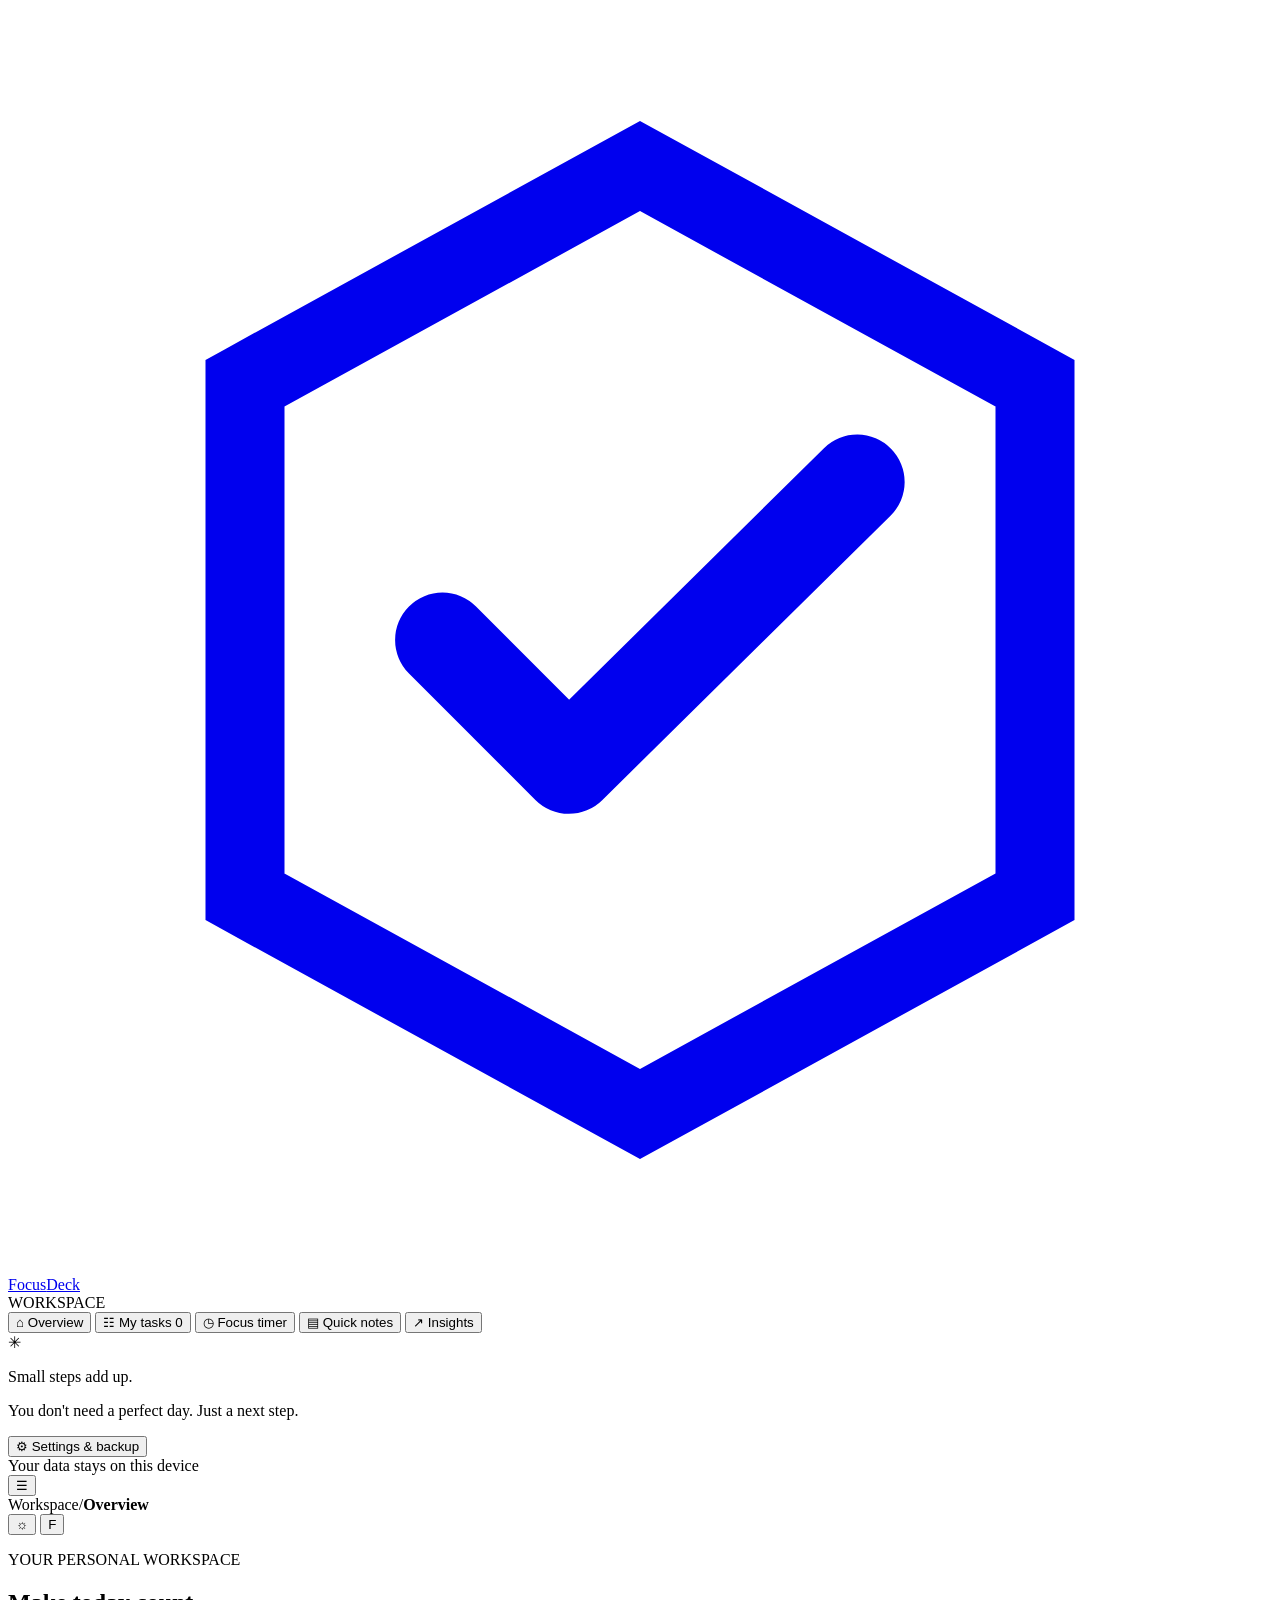
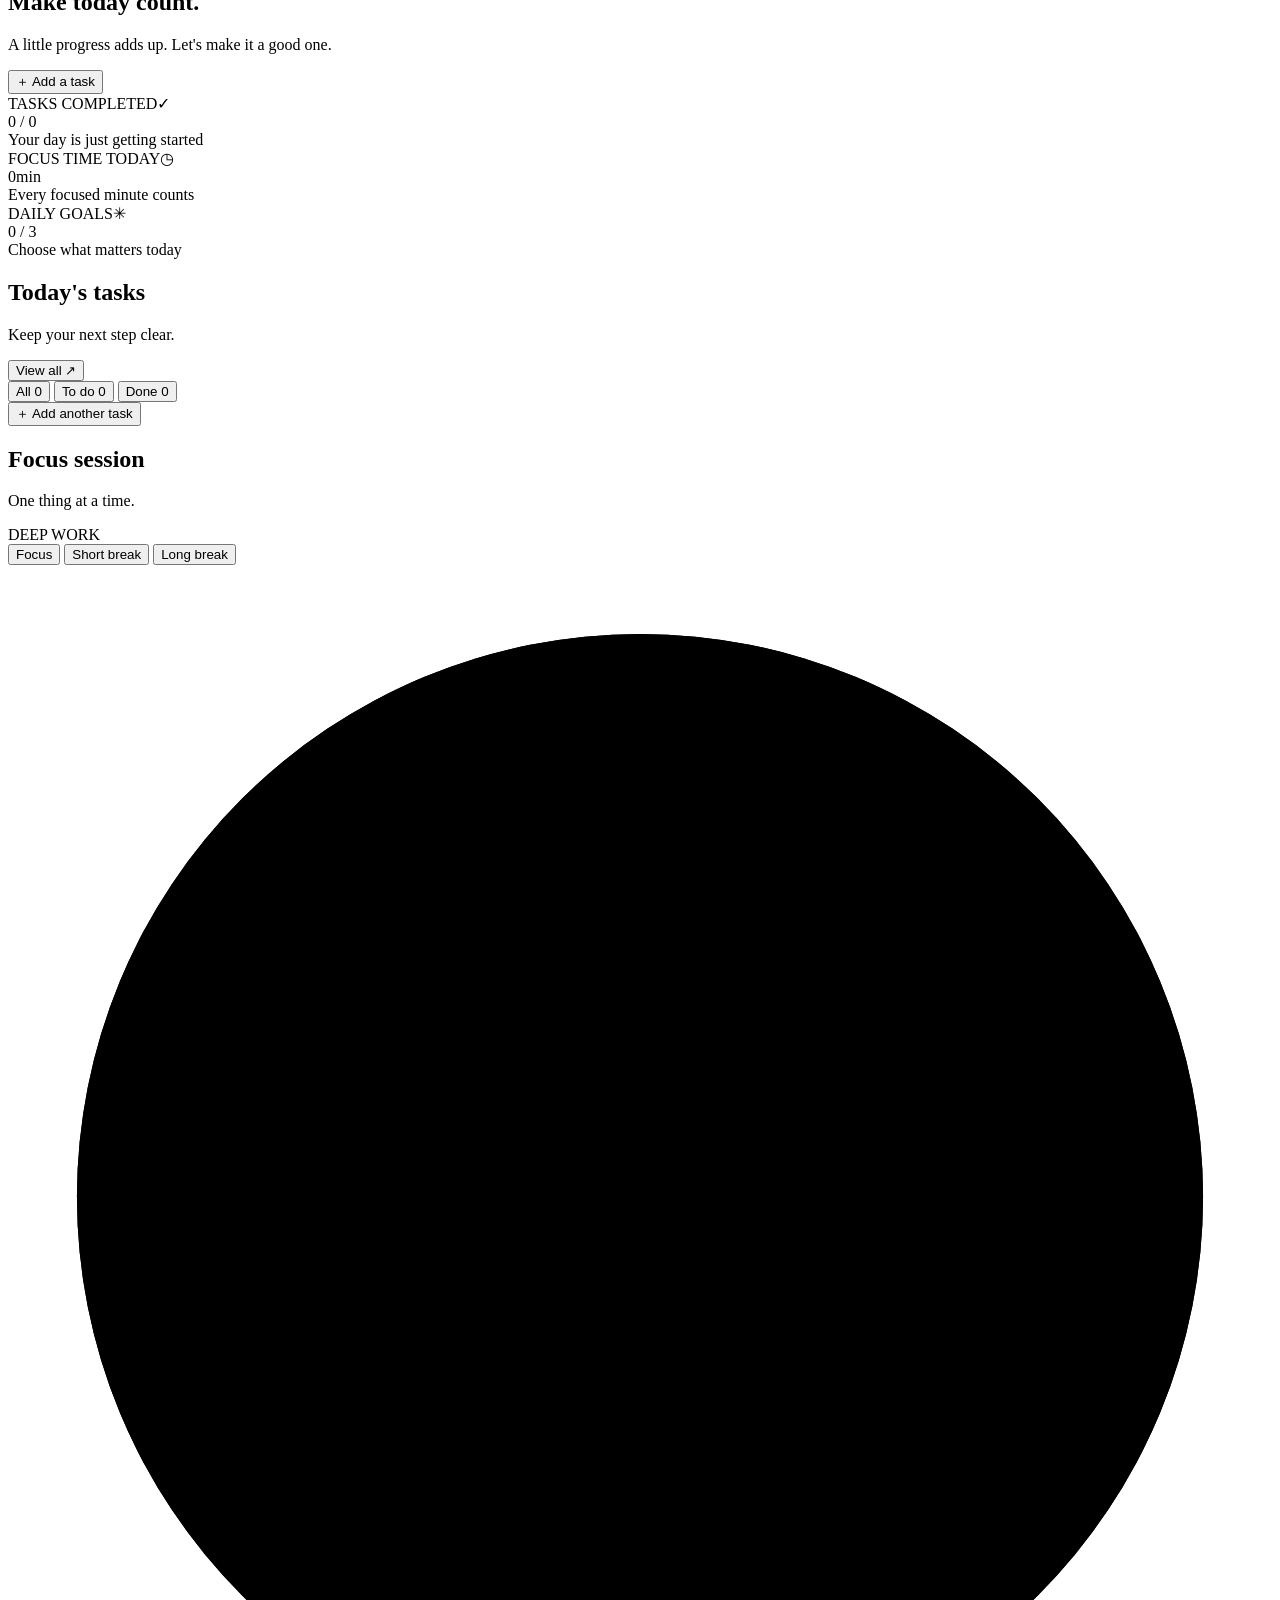
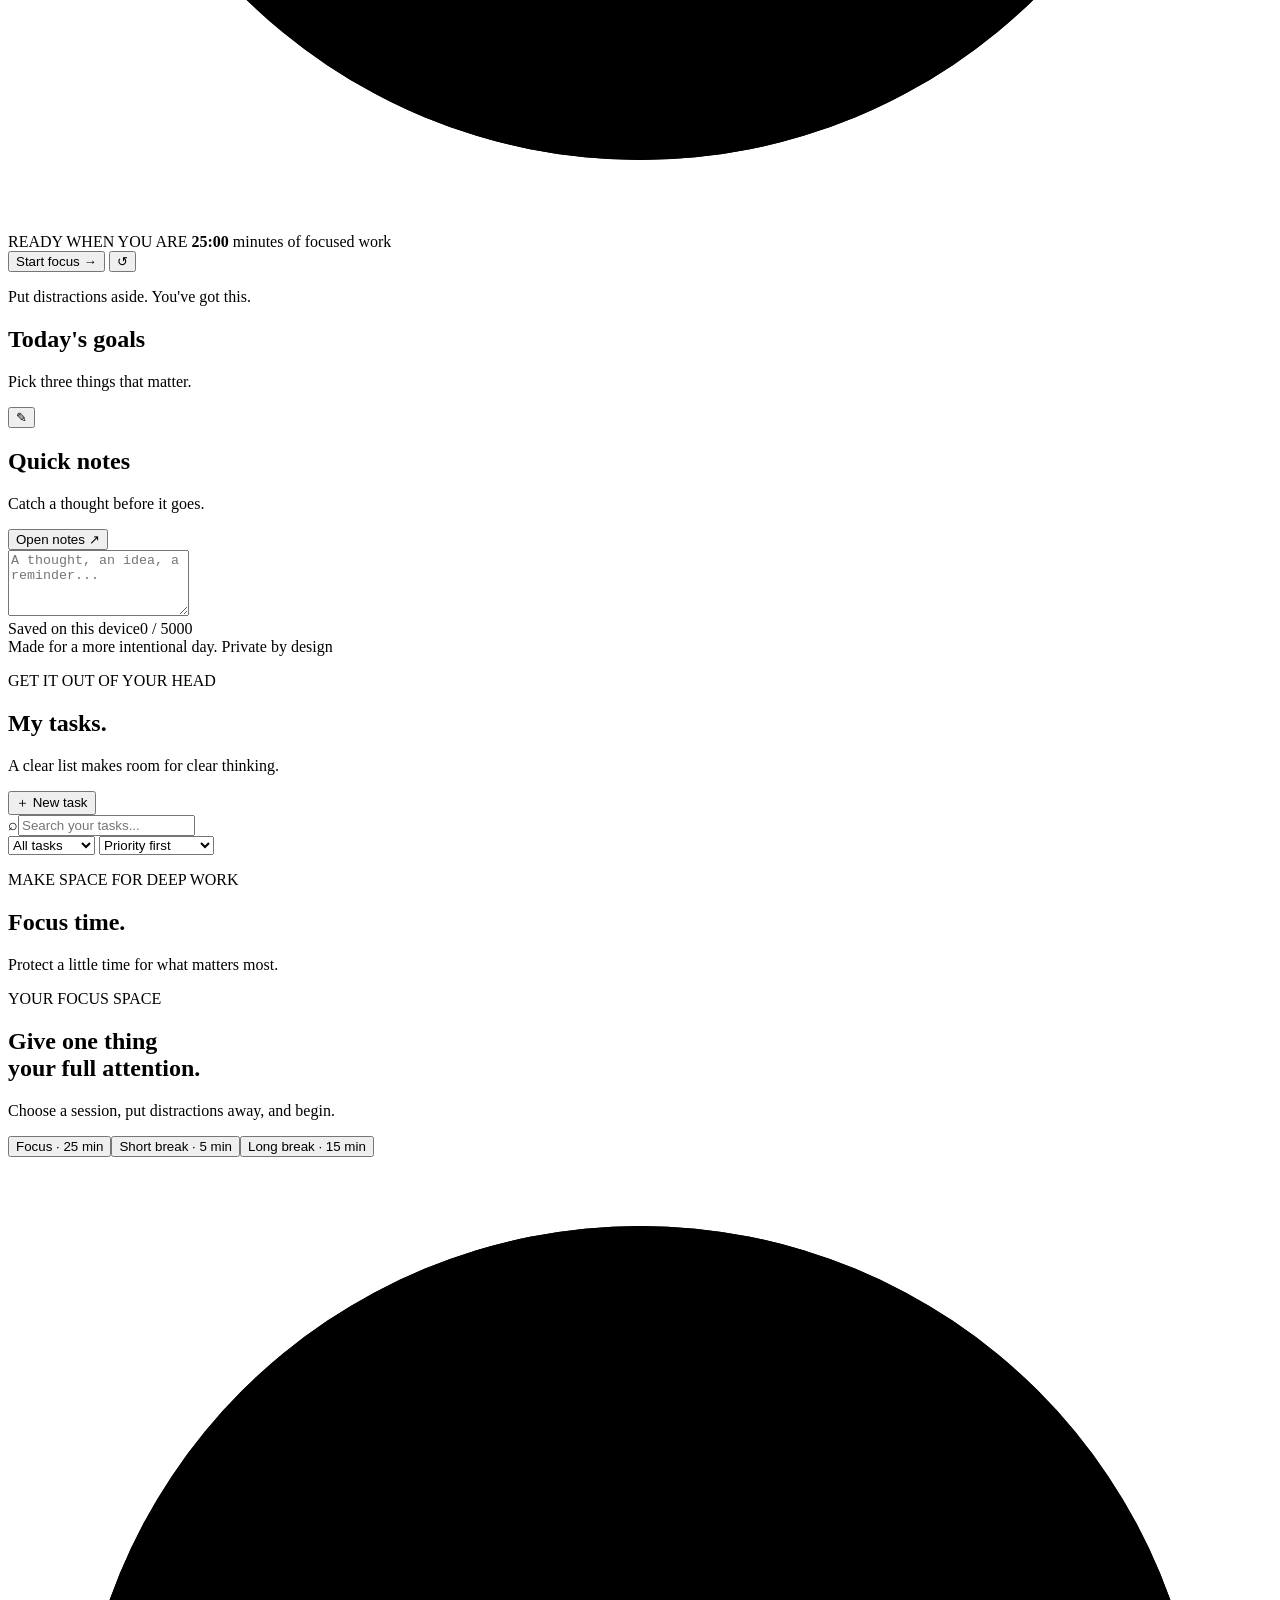
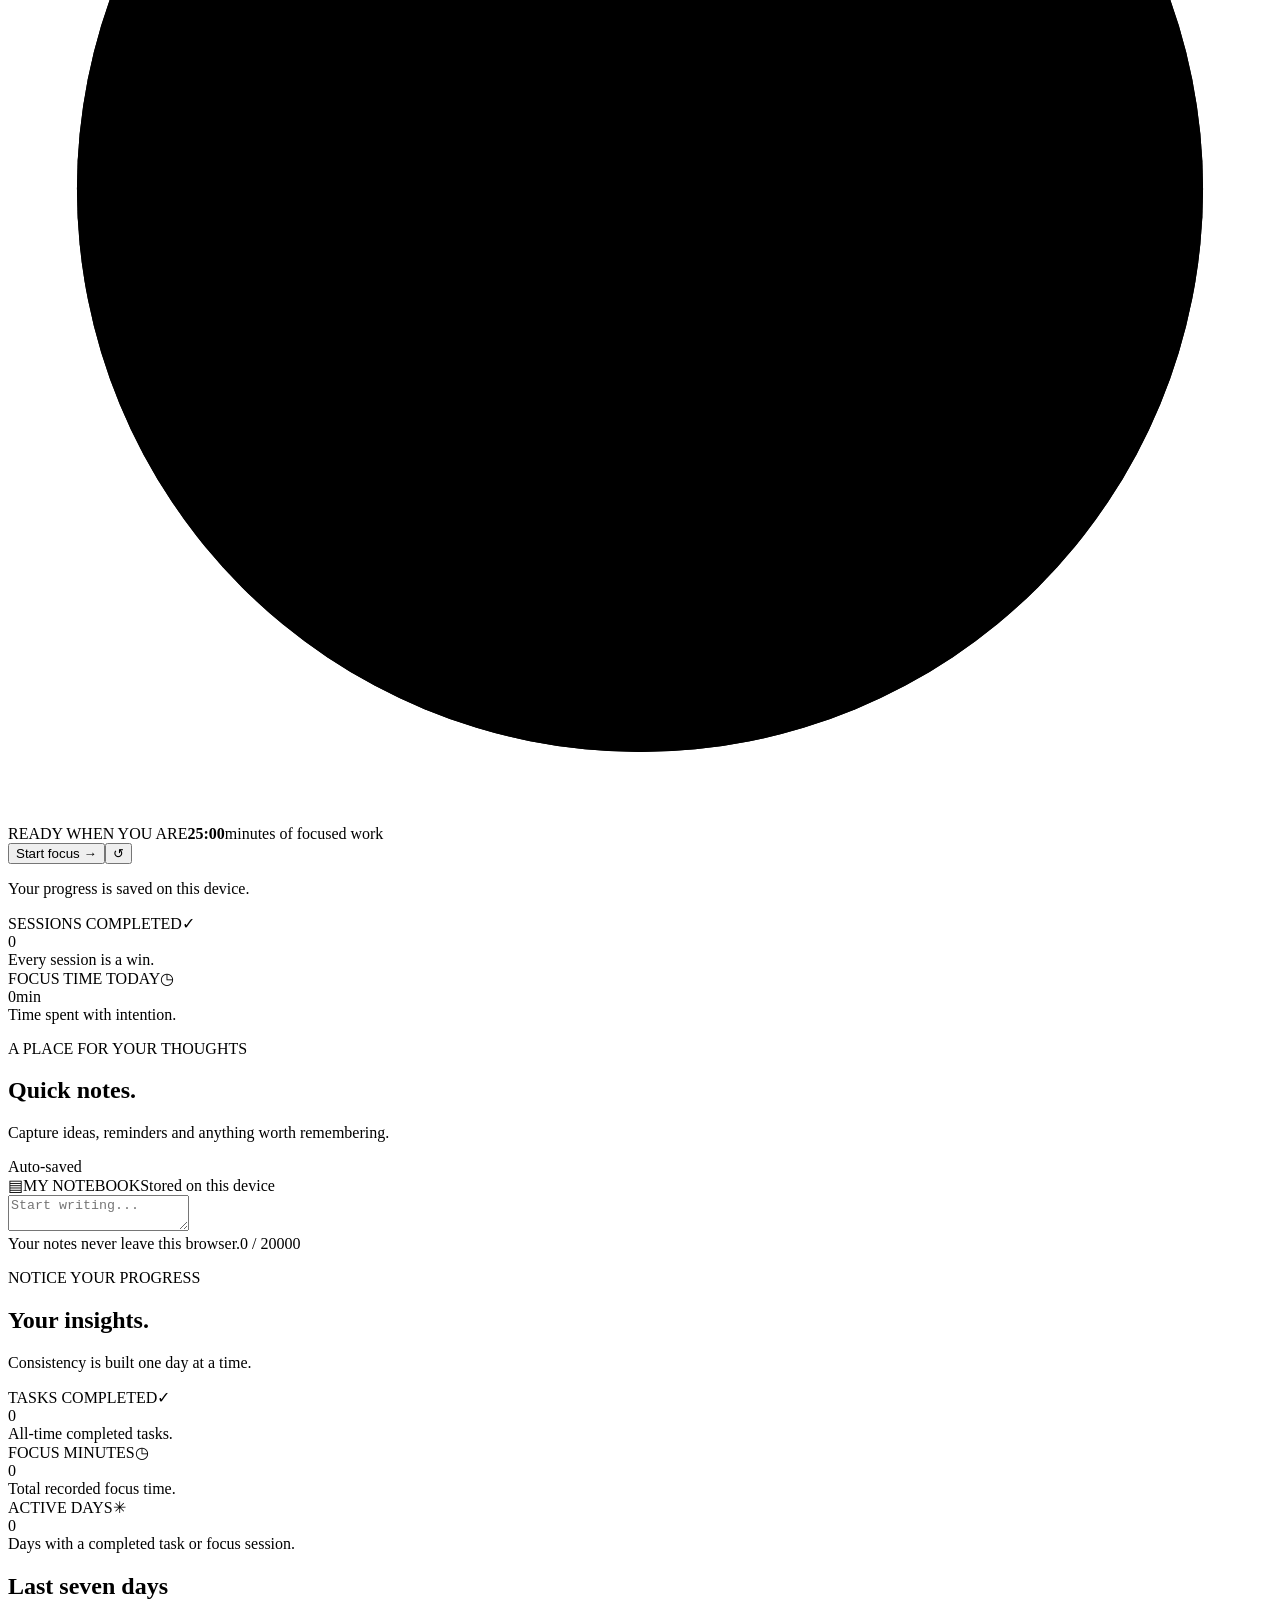
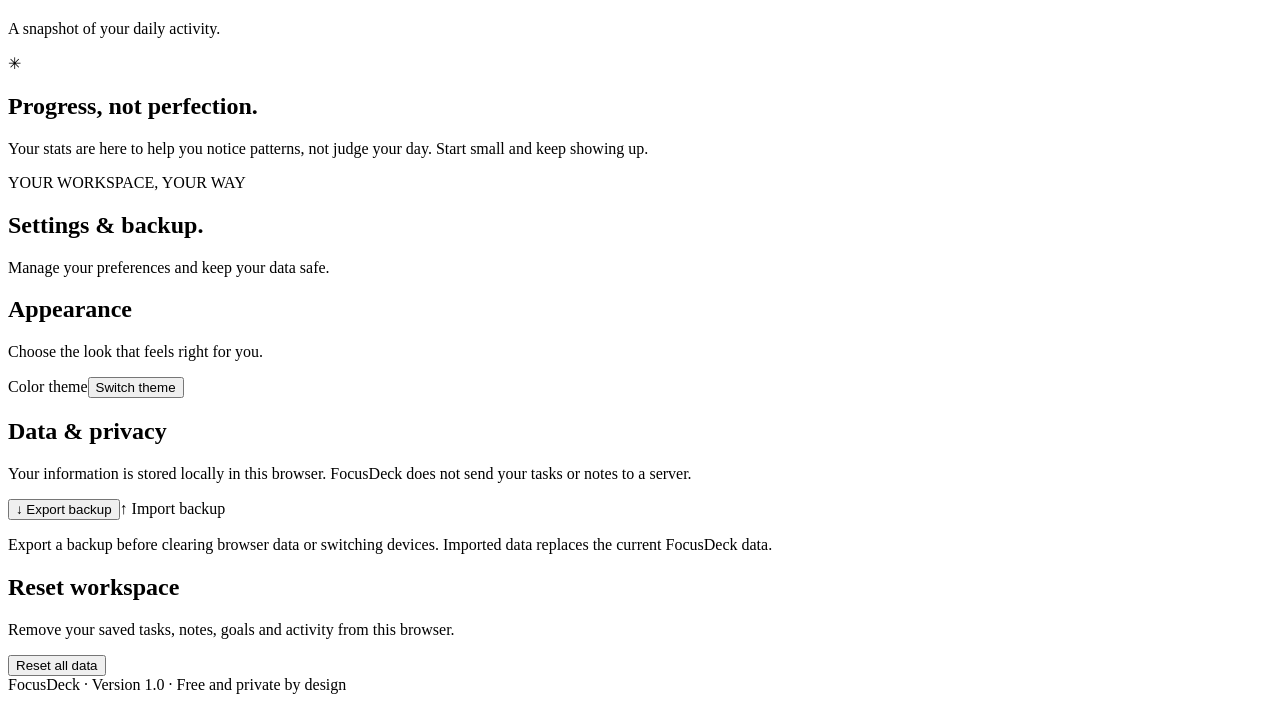
==== index.html @ 1da8b904 "Build FocusDeck planner interface" ====
<!doctype html>
<html lang="en">
<head>
  <meta charset="utf-8">
  <meta name="viewport" content="width=device-width, initial-scale=1">
  <meta name="theme-color" content="#0b0f14">
  <meta name="description" content="A calm, focused workspace for planning your day, tracking tasks, and making time for deep work. Free, private, and simple.">
  <meta name="application-name" content="FocusDeck">
  <link rel="manifest" href="./manifest.webmanifest">
  <link rel="icon" href="./assets/focusdeck-icon.svg" type="image/svg+xml">
  <link rel="stylesheet" href="./styles.css">
  <title>FocusDeck — Make today count</title>
</head>
<body>
  <div class="app-shell">
    <aside class="sidebar" id="sidebar">
      <a class="brand" href="#dashboard" aria-label="FocusDeck home">
        <span class="brand-mark" aria-hidden="true"><svg viewBox="0 0 32 32"><path d="M6 9.5 16 4l10 5.5v13L16 28 6 22.5z" fill="none" stroke="currentColor" stroke-width="2"/><path d="m11 16 3.2 3.2L21.5 12" fill="none" stroke="currentColor" stroke-width="2.4" stroke-linecap="round" stroke-linejoin="round"/></svg></span>
        <span>Focus<span class="brand-light">Deck</span></span>
      </a>
      <div class="sidebar-label">WORKSPACE</div>
      <nav class="primary-nav" aria-label="Main navigation">
        <button class="nav-item active" data-view="dashboard"><span class="nav-icon">⌂</span> Overview</button>
        <button class="nav-item" data-view="tasks"><span class="nav-icon">☷</span> My tasks <span class="nav-count" id="nav-task-count">0</span></button>
        <button class="nav-item" data-view="focus"><span class="nav-icon">◷</span> Focus timer</button>
        <button class="nav-item" data-view="notes"><span class="nav-icon">▤</span> Quick notes</button>
        <button class="nav-item" data-view="insights"><span class="nav-icon">↗</span> Insights</button>
      </nav>
      <div class="sidebar-bottom">
        <div class="sidebar-tip">
          <span class="tip-spark">✳</span>
          <p class="tip-title">Small steps add up.</p>
          <p class="tip-copy">You don't need a perfect day. Just a next step.</p>
        </div>
        <button class="nav-item" id="settings-button"><span class="nav-icon">⚙</span> Settings & backup</button>
        <div class="privacy-note"><span class="privacy-dot"></span> Your data stays on this device</div>
      </div>
    </aside>

    <main class="main-area">
      <header class="topbar">
        <button class="icon-button mobile-menu" id="mobile-menu" aria-label="Open navigation">☰</button>
        <div class="breadcrumb"><span>Workspace</span><span class="breadcrumb-slash">/</span><strong id="breadcrumb-current">Overview</strong></div>
        <div class="topbar-actions">
          <span class="today-label" id="top-date"></span>
          <button class="icon-button" id="theme-toggle" aria-label="Switch color theme" title="Switch color theme">☼</button>
          <button class="avatar" id="focus-shortcut" aria-label="Start a focus session" title="Start a focus session">F</button>
        </div>
      </header>

      <div class="content-wrap">
        <section class="view active" id="view-dashboard" data-view-panel="dashboard">
          <div class="welcome-row">
            <div>
              <p class="eyebrow" id="welcome-eyebrow">YOUR PERSONAL WORKSPACE</p>
              <h1 id="greeting-title">Make today count<span class="title-period">.</span></h1>
              <p class="subtitle" id="greeting-subtitle">A little progress adds up. Let's make it a good one.</p>
            </div>
            <button class="button button-primary" id="quick-add-task"><span class="button-plus">＋</span> Add a task</button>
          </div>

          <div class="stat-grid">
            <article class="stat-card">
              <div class="stat-top"><span class="stat-label">TASKS COMPLETED</span><span class="stat-icon cyan">✓</span></div>
              <div class="stat-value"><span id="stat-completed">0</span><span class="stat-muted"> / <span id="stat-total">0</span></span></div>
              <div class="progress-track"><div class="progress-fill" id="daily-progress-fill"></div></div>
              <div class="stat-foot"><span id="daily-progress-label">Your day is just getting started</span></div>
            </article>
            <article class="stat-card">
              <div class="stat-top"><span class="stat-label">FOCUS TIME TODAY</span><span class="stat-icon violet">◷</span></div>
              <div class="stat-value"><span id="stat-focus">0</span><span class="stat-unit">min</span></div>
              <div class="stat-foot"><span class="status-dot"></span><span id="focus-stat-caption">Every focused minute counts</span></div>
            </article>
            <article class="stat-card">
              <div class="stat-top"><span class="stat-label">DAILY GOALS</span><span class="stat-icon amber">✳</span></div>
              <div class="stat-value"><span id="stat-goals">0</span><span class="stat-muted"> / <span id="stat-goals-total">3</span></span></div>
              <div class="stat-foot"><span id="goal-stat-caption">Choose what matters today</span></div>
            </article>
          </div>

          <div class="dashboard-grid">
            <section class="panel tasks-panel">
              <div class="panel-heading">
                <div><h2>Today's tasks</h2><p class="panel-subtitle">Keep your next step clear.</p></div>
                <button class="text-button" data-open-view="tasks">View all <span>↗</span></button>
              </div>
              <div class="task-filter-row" role="group" aria-label="Filter today's tasks">
                <button class="filter-chip active" data-task-filter="all">All <span id="filter-all-count">0</span></button>
                <button class="filter-chip" data-task-filter="open">To do <span id="filter-open-count">0</span></button>
                <button class="filter-chip" data-task-filter="done">Done <span id="filter-done-count">0</span></button>
              </div>
              <div class="task-list" id="dashboard-task-list"></div>
              <button class="add-task-inline" id="inline-add-task"><span>＋</span> Add another task</button>
            </section>

            <section class="panel focus-panel">
              <div class="panel-heading">
                <div><h2>Focus session</h2><p class="panel-subtitle">One thing at a time.</p></div>
                <span class="live-pill"><span></span> DEEP WORK</span>
              </div>
              <div class="timer-mode-switch" role="group" aria-label="Timer preset">
                <button class="timer-mode active" data-duration="25">Focus</button>
                <button class="timer-mode" data-duration="5">Short break</button>
                <button class="timer-mode" data-duration="15">Long break</button>
              </div>
              <div class="timer-wrap">
                <svg class="timer-ring" viewBox="0 0 220 220" aria-label="Focus timer progress">
                  <circle class="timer-ring-track" cx="110" cy="110" r="98"></circle>
                  <circle class="timer-ring-progress" id="timer-ring-progress" cx="110" cy="110" r="98"></circle>
                </svg>
                <div class="timer-center">
                  <span class="timer-status" id="timer-status">READY WHEN YOU ARE</span>
                  <strong id="timer-display">25:00</strong>
                  <span class="timer-caption" id="timer-caption">minutes of focused work</span>
                </div>
              </div>
              <div class="timer-controls">
                <button class="button button-primary timer-main-button" id="timer-start">Start focus <span>→</span></button>
                <button class="icon-button timer-reset" id="timer-reset" aria-label="Reset timer" title="Reset timer">↺</button>
              </div>
              <p class="timer-footnote" id="timer-footnote">Put distractions aside. You've got this.</p>
            </section>
          </div>

          <div class="lower-grid">
            <section class="panel goals-panel">
              <div class="panel-heading">
                <div><h2>Today's goals</h2><p class="panel-subtitle">Pick three things that matter.</p></div>
                <button class="icon-button small-icon" id="edit-goals" aria-label="Edit daily goals" title="Edit goals">✎</button>
              </div>
              <div class="goals-list" id="goals-list"></div>
            </section>
            <section class="panel notes-panel">
              <div class="panel-heading">
                <div><h2>Quick notes</h2><p class="panel-subtitle">Catch a thought before it goes.</p></div>
                <button class="text-button" data-open-view="notes">Open notes <span>↗</span></button>
              </div>
              <textarea id="dashboard-note" class="quick-note-input" rows="4" maxlength="5000" placeholder="A thought, an idea, a reminder..."></textarea>
              <div class="note-footer"><span id="note-save-state">Saved on this device</span><span id="note-character-count">0 / 5000</span></div>
            </section>
          </div>
          <footer class="page-footer"><span>Made for a more intentional day.</span><span><span class="footer-dot"></span> Private by design</span></footer>
        </section>

        <section class="view" id="view-tasks" data-view-panel="tasks">
          <div class="page-heading-row"><div><p class="eyebrow">GET IT OUT OF YOUR HEAD</p><h1>My tasks<span class="title-period">.</span></h1><p class="subtitle">A clear list makes room for clear thinking.</p></div><button class="button button-primary" id="tasks-add-button">＋ New task</button></div>
          <section class="panel full-panel">
            <div class="tasks-toolbar">
              <div class="search-field"><span>⌕</span><input type="search" id="task-search" placeholder="Search your tasks..." aria-label="Search tasks"></div>
              <select id="task-status-filter" aria-label="Filter by status"><option value="all">All tasks</option><option value="open">To do</option><option value="done">Completed</option></select>
              <select id="task-sort" aria-label="Sort tasks"><option value="priority">Priority first</option><option value="date">Due date</option><option value="created">Recently added</option></select>
            </div>
            <div class="full-task-list" id="full-task-list"></div>
          </section>
        </section>

        <section class="view" id="view-focus" data-view-panel="focus">
          <div class="page-heading-row"><div><p class="eyebrow">MAKE SPACE FOR DEEP WORK</p><h1>Focus time<span class="title-period">.</span></h1><p class="subtitle">Protect a little time for what matters most.</p></div></div>
          <section class="panel focus-page-panel">
            <div class="focus-page-copy"><span class="live-pill"><span></span> YOUR FOCUS SPACE</span><h2>Give one thing<br>your full attention.</h2><p>Choose a session, put distractions away, and begin.</p></div>
            <div class="focus-page-timer">
              <div class="timer-mode-switch large" role="group" aria-label="Timer preset"><button class="timer-mode active" data-duration="25">Focus · 25 min</button><button class="timer-mode" data-duration="5">Short break · 5 min</button><button class="timer-mode" data-duration="15">Long break · 15 min</button></div>
              <div class="timer-wrap large-ring"><svg class="timer-ring" viewBox="0 0 220 220" aria-hidden="true"><circle class="timer-ring-track" cx="110" cy="110" r="98"></circle><circle class="timer-ring-progress" id="timer-ring-progress-large" cx="110" cy="110" r="98"></circle></svg><div class="timer-center"><span class="timer-status" id="timer-status-large">READY WHEN YOU ARE</span><strong id="timer-display-large">25:00</strong><span class="timer-caption" id="timer-caption-large">minutes of focused work</span></div></div>
              <div class="timer-controls"><button class="button button-primary timer-main-button" id="timer-start-large">Start focus <span>→</span></button><button class="icon-button timer-reset" id="timer-reset-large" aria-label="Reset timer">↺</button></div>
              <p class="timer-footnote" id="timer-footnote-large">Your progress is saved on this device.</p>
            </div>
          </section>
          <div class="stat-grid focus-stats"><article class="stat-card"><div class="stat-top"><span class="stat-label">SESSIONS COMPLETED</span><span class="stat-icon cyan">✓</span></div><div class="stat-value" id="focus-sessions-total">0</div><div class="stat-foot">Every session is a win.</div></article><article class="stat-card"><div class="stat-top"><span class="stat-label">FOCUS TIME TODAY</span><span class="stat-icon violet">◷</span></div><div class="stat-value"><span id="focus-page-minutes">0</span><span class="stat-unit">min</span></div><div class="stat-foot">Time spent with intention.</div></article></div>
        </section>

        <section class="view" id="view-notes" data-view-panel="notes">
          <div class="page-heading-row"><div><p class="eyebrow">A PLACE FOR YOUR THOUGHTS</p><h1>Quick notes<span class="title-period">.</span></h1><p class="subtitle">Capture ideas, reminders and anything worth remembering.</p></div><span class="saved-badge"><span></span> Auto-saved</span></div>
          <section class="panel notes-page-panel"><div class="notes-page-toolbar"><span class="note-paper-icon">▤</span><span>MY NOTEBOOK</span><span class="toolbar-spacer"></span><span id="notes-last-saved">Stored on this device</span></div><textarea id="full-note" class="full-note-input" maxlength="20000" placeholder="Start writing...&#10;&#10;Ideas, reminders, plans — this space is yours."></textarea><div class="note-footer"><span>Your notes never leave this browser.</span><span id="full-note-count">0 / 20000</span></div></section>
        </section>

        <section class="view" id="view-insights" data-view-panel="insights">
          <div class="page-heading-row"><div><p class="eyebrow">NOTICE YOUR PROGRESS</p><h1>Your insights<span class="title-period">.</span></h1><p class="subtitle">Consistency is built one day at a time.</p></div></div>
          <div class="stat-grid insight-stat-grid"><article class="stat-card"><div class="stat-top"><span class="stat-label">TASKS COMPLETED</span><span class="stat-icon cyan">✓</span></div><div class="stat-value" id="insight-tasks">0</div><div class="stat-foot">All-time completed tasks.</div></article><article class="stat-card"><div class="stat-top"><span class="stat-label">FOCUS MINUTES</span><span class="stat-icon violet">◷</span></div><div class="stat-value" id="insight-focus">0</div><div class="stat-foot">Total recorded focus time.</div></article><article class="stat-card"><div class="stat-top"><span class="stat-label">ACTIVE DAYS</span><span class="stat-icon amber">✳</span></div><div class="stat-value" id="insight-days">0</div><div class="stat-foot">Days with a completed task or focus session.</div></article></div>
          <section class="panel activity-panel"><div class="panel-heading"><div><h2>Last seven days</h2><p class="panel-subtitle">A snapshot of your daily activity.</p></div></div><div class="activity-chart" id="activity-chart"></div></section>
          <section class="panel insight-message"><span class="insight-spark">✳</span><div><h2>Progress, not perfection.</h2><p>Your stats are here to help you notice patterns, not judge your day. Start small and keep showing up.</p></div></section>
        </section>

        <section class="view" id="view-settings" data-view-panel="settings">
          <div class="page-heading-row"><div><p class="eyebrow">YOUR WORKSPACE, YOUR WAY</p><h1>Settings & backup<span class="title-period">.</span></h1><p class="subtitle">Manage your preferences and keep your data safe.</p></div></div>
          <section class="panel settings-panel"><div class="settings-section"><div><h2>Appearance</h2><p>Choose the look that feels right for you.</p></div><div class="setting-control"><span>Color theme</span><button class="button button-secondary" id="settings-theme-toggle">Switch theme</button></div></div><div class="settings-section"><div><h2>Data & privacy</h2><p>Your information is stored locally in this browser. FocusDeck does not send your tasks or notes to a server.</p></div><div class="settings-actions"><button class="button button-secondary" id="export-data">↓ Export backup</button><label class="button button-secondary file-label">↑ Import backup<input type="file" id="import-data" accept="application/json,.json" hidden></label></div><p class="settings-help">Export a backup before clearing browser data or switching devices. Imported data replaces the current FocusDeck data.</p></div><div class="settings-section danger-zone"><div><h2>Reset workspace</h2><p>Remove your saved tasks, notes, goals and activity from this browser.</p></div><button class="button button-danger" id="reset-data">Reset all data</button></div><div class="settings-version">FocusDeck · Version 1.0 · Free and private by design</div></section>
        </section>
      </div>
    </main>
  </div>

  <div class="modal-backdrop" id="task-modal-backdrop" hidden>
    <section class="modal" role="dialog" aria-modal="true" aria-labelledby="task-modal-title">
      <div class="modal-header"><div><p class="eyebrow">MAKE IT HAPPEN</p><h2 id="task-modal-title">Add a task</h2></div><button class="icon-button" id="task-modal-close" aria-label="Close dialog">×</button></div>
      <form id="task-form">
        <input type="hidden" id="task-id">
        <label class="form-label" for="task-title">Task name</label><input class="form-input" id="task-title" name="title" maxlength="180" placeholder="What needs to get done?" required>
        <div class="form-two-col"><div><label class="form-label" for="task-priority">Priority</label><select class="form-input" id="task-priority"><option value="medium">Medium</option><option value="high">High</option><option value="low">Low</option></select></div><div><label class="form-label" for="task-category">Category</label><select class="form-input" id="task-category"><option>Personal</option><option>Work</option><option>Study</option><option>Health</option><option>Other</option></select></div></div>
        <label class="form-label" for="task-due-date">Due date</label><input class="form-input" type="date" id="task-due-date">
        <div class="modal-actions"><button type="button" class="button button-secondary" id="task-cancel">Cancel</button><button type="submit" class="button button-primary" id="task-save">Save task <span>→</span></button></div>
      </form>
    </section>
  </div>
  <div class="toast-region" id="toast-region" aria-live="polite" aria-atomic="true"></div>
  <script src="./app.js" defer></script>
</body>
</html>
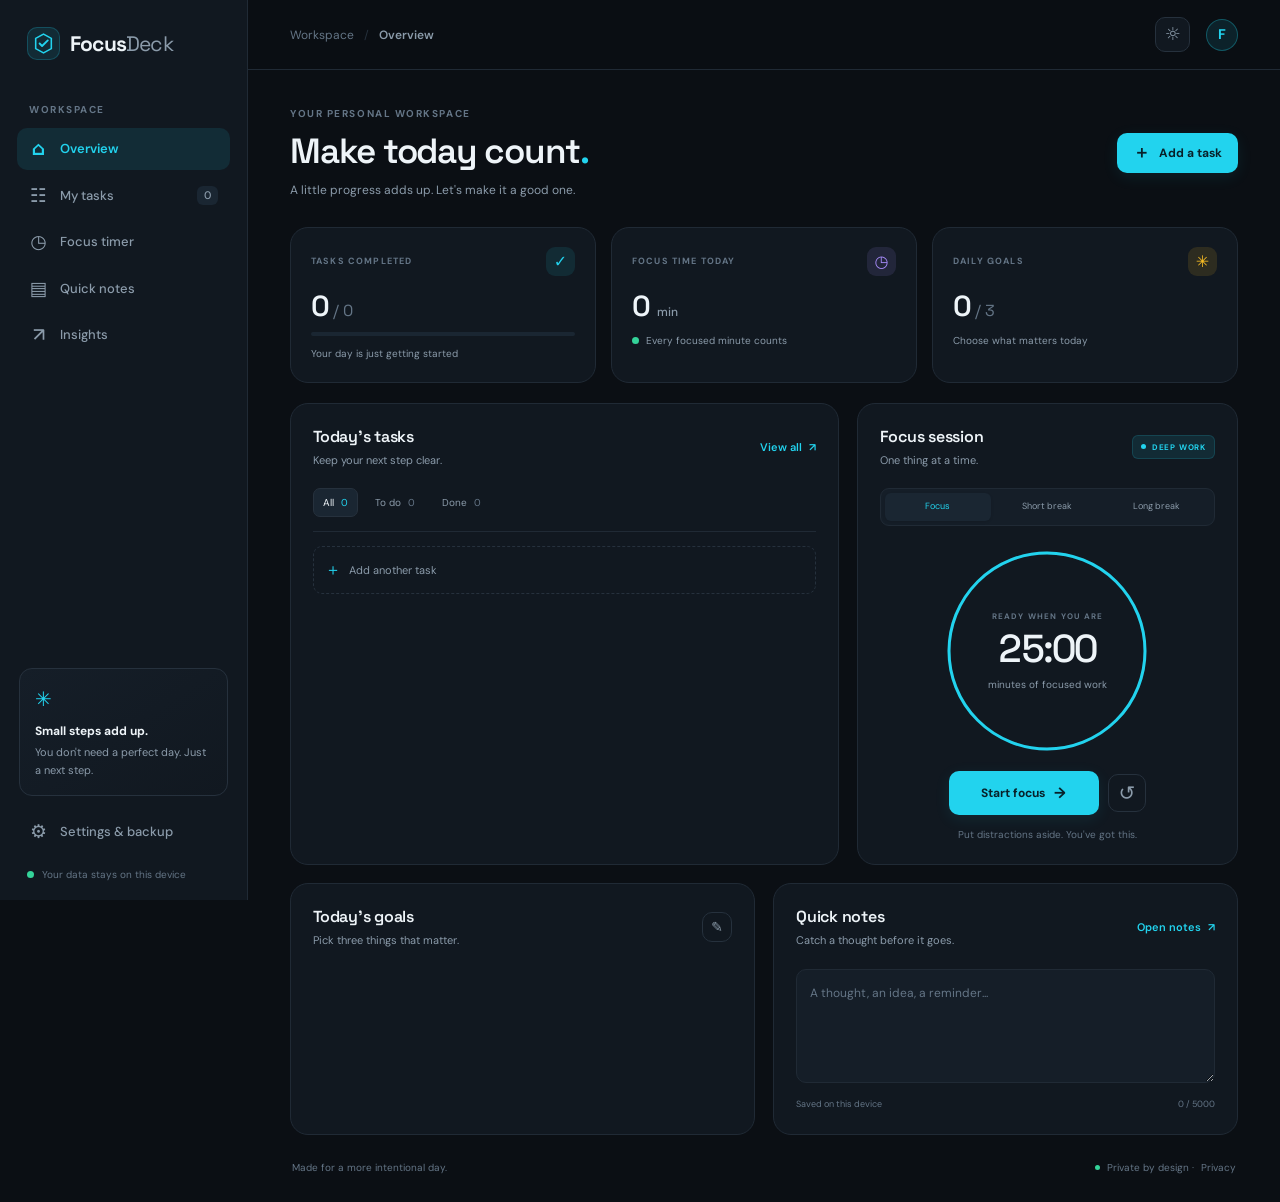
==== commit 5b501611: "Link privacy notice from dashboard footer" ====
--- a/index.html
+++ b/index.html
@@ -139,7 +139,7 @@
               <div class="note-footer"><span id="note-save-state">Saved on this device</span><span id="note-character-count">0 / 5000</span></div>
             </section>
           </div>
-          <footer class="page-footer"><span>Made for a more intentional day.</span><span><span class="footer-dot"></span> Private by design</span></footer>
+          <footer class="page-footer"><span>Made for a more intentional day.</span><span><span class="footer-dot"></span> Private by design · <a href="./privacy.html">Privacy</a></span></footer>
         </section>
 
         <section class="view" id="view-tasks" data-view-panel="tasks">
--- a/styles.css
+++ b/styles.css
@@ -0,0 +1,10 @@
+@import url('https://fonts.googleapis.com/css2?family=DM+Sans:wght@400;500;600;700&family=Space+Grotesk:wght@400;500;600;700&display=swap');
+:root{color-scheme:dark;--bg:#0b0f14;--surface:#111820;--surface-2:#151e28;--surface-3:#1a2632;--border:#26313d;--border-soft:#202a35;--text:#eef4f8;--muted:#8b9baa;--subtle:#647586;--cyan:#22d3ee;--cyan-strong:#06b6d4;--cyan-wash:rgba(34,211,238,.10);--green:#34d399;--amber:#fbbf24;--violet:#a78bfa;--red:#fb7185;--shadow:0 18px 50px rgba(0,0,0,.22);--radius:18px;--font:'DM Sans',system-ui,-apple-system,sans-serif;--display:'Space Grotesk','DM Sans',sans-serif}
+:root[data-theme="light"]{color-scheme:light;--bg:#f4f7fa;--surface:#fff;--surface-2:#f8fafc;--surface-3:#edf3f7;--border:#dce5ec;--border-soft:#e6edf2;--text:#182431;--muted:#637383;--subtle:#8b99a6;--cyan:#0891b2;--cyan-strong:#0891b2;--cyan-wash:rgba(8,145,178,.09);--green:#059669;--amber:#b7791f;--violet:#7c3aed;--red:#e11d48;--shadow:0 18px 50px rgba(35,52,68,.08)}
+*{box-sizing:border-box}html{min-height:100%;scroll-behavior:smooth}body{margin:0;background:var(--bg);color:var(--text);font-family:var(--font);font-size:14px;line-height:1.5;-webkit-font-smoothing:antialiased}button,input,textarea,select{font:inherit}button{cursor:pointer}button:focus-visible,input:focus-visible,textarea:focus-visible,select:focus-visible{outline:2px solid var(--cyan);outline-offset:3px}button:disabled{opacity:.45;cursor:not-allowed}a{color:inherit;text-decoration:none}.app-shell{min-height:100vh}.sidebar{width:248px;position:fixed;inset:0 auto 0 0;background:var(--surface);border-right:1px solid var(--border-soft);display:flex;flex-direction:column;padding:27px 17px 18px;z-index:30}.brand{display:flex;align-items:center;gap:10px;padding:0 10px;margin-bottom:42px;font:700 21px var(--display);letter-spacing:-.8px}.brand-mark{width:33px;height:33px;display:grid;place-items:center;background:var(--cyan-wash);color:var(--cyan);border:1px solid rgba(34,211,238,.22);border-radius:10px}.brand-mark svg{width:25px;height:25px}.brand-light{font-weight:400;color:var(--muted)}.sidebar-label,.eyebrow{font-size:10px;letter-spacing:1.55px;font-weight:700;color:var(--subtle)}.sidebar-label{padding:0 12px;margin-bottom:11px}.primary-nav{display:grid;gap:5px}.nav-item{border:0;background:transparent;color:var(--muted);display:flex;align-items:center;gap:12px;width:100%;text-align:left;padding:11px 12px;border-radius:10px;font-size:13px;font-weight:500;transition:background .18s,color .18s}.nav-item:hover{background:var(--surface-2);color:var(--text)}.nav-item.active{background:var(--cyan-wash);color:var(--cyan);font-weight:600}.nav-icon{width:19px;text-align:center;font-size:19px;line-height:1}.nav-count{margin-left:auto;background:var(--surface-3);border-radius:6px;padding:1px 7px;font-size:11px;color:var(--muted)}.nav-item.active .nav-count{background:rgba(34,211,238,.12);color:var(--cyan)}.sidebar-bottom{margin-top:auto}.sidebar-tip{background:linear-gradient(145deg,var(--surface-2),var(--surface));border:1px solid var(--border);border-radius:13px;padding:15px;margin:0 2px 15px}.tip-spark{font-size:20px;color:var(--cyan)}.tip-title{font-size:12px;font-weight:700;margin:8px 0 3px}.tip-copy{font-size:11px;color:var(--muted);line-height:1.65;margin:0}.privacy-note{display:flex;align-items:center;gap:8px;font-size:10px;color:var(--subtle);padding:15px 10px 0}.privacy-dot,.status-dot,.footer-dot{width:7px;height:7px;border-radius:50%;background:var(--green);display:inline-block;flex-shrink:0}.main-area{margin-left:248px;min-height:100vh}.topbar{height:70px;border-bottom:1px solid var(--border-soft);display:flex;align-items:center;justify-content:space-between;padding:0 42px;background:color-mix(in srgb,var(--bg) 88%,transparent);position:sticky;top:0;z-index:20;backdrop-filter:blur(16px)}.breadcrumb{display:flex;align-items:center;gap:10px;color:var(--subtle);font-size:12px}.breadcrumb-slash{color:var(--border)}.breadcrumb strong{color:var(--muted);font-weight:600}.topbar-actions{display:flex;align-items:center;gap:16px}.today-label{font-size:11px;color:var(--muted)}.icon-button{width:35px;height:35px;display:inline-grid;place-items:center;border:1px solid var(--border);border-radius:10px;background:var(--surface);color:var(--muted);font-size:18px;transition:.18s}.icon-button:hover{color:var(--cyan);border-color:var(--cyan-strong);background:var(--cyan-wash)}.avatar{width:32px;height:32px;border:1px solid rgba(34,211,238,.3);border-radius:50%;background:var(--cyan-wash);color:var(--cyan);font-weight:700}.mobile-menu{display:none}.content-wrap{max-width:1510px;padding:36px 42px 22px;margin:0 auto}.view{display:none;animation:appear .2s ease}.view.active{display:block}@keyframes appear{from{opacity:.5;transform:translateY(3px)}to{opacity:1;transform:translateY(0)}}.welcome-row,.page-heading-row{display:flex;align-items:center;justify-content:space-between;gap:20px;margin-bottom:28px}.eyebrow{margin:0 0 9px}.welcome-row h1,.page-heading-row h1{font:600 clamp(27px,3vw,35px)/1.2 var(--display);letter-spacing:-1.25px;margin:0}.title-period{color:var(--cyan)}.subtitle{color:var(--muted);font-size:12px;margin:9px 0 0}.button{display:inline-flex;align-items:center;justify-content:center;gap:9px;border:1px solid transparent;border-radius:10px;padding:10px 15px;font-size:12px;font-weight:700;white-space:nowrap;transition:transform .15s,background .15s,border-color .15s}.button:active{transform:translateY(1px)}.button-primary{background:var(--cyan);color:#08212a;box-shadow:0 4px 16px rgba(34,211,238,.09)}.button-primary:hover{background:#67e8f9}.button-secondary{background:var(--surface-2);border-color:var(--border);color:var(--text)}.button-secondary:hover{border-color:var(--cyan-strong);color:var(--cyan)}.button-danger{background:rgba(251,113,133,.09);border-color:rgba(251,113,133,.25);color:var(--red)}.button-plus{font-size:17px;line-height:1}.stat-grid{display:grid;grid-template-columns:repeat(3,minmax(0,1fr));gap:15px;margin-bottom:20px}.stat-card,.panel{background:var(--surface);border:1px solid var(--border-soft);border-radius:var(--radius)}.stat-card{padding:19px 20px;min-width:0}.stat-top{display:flex;align-items:center;justify-content:space-between;gap:10px}.stat-label{font-size:9px;letter-spacing:1.15px;font-weight:700;color:var(--subtle)}.stat-icon{width:29px;height:29px;display:grid;place-items:center;border-radius:9px;font-size:16px}.stat-icon.cyan{background:var(--cyan-wash);color:var(--cyan)}.stat-icon.violet{background:rgba(167,139,250,.12);color:var(--violet)}.stat-icon.amber{background:rgba(251,191,36,.12);color:var(--amber)}.stat-value{font:600 29px/1.3 var(--display);letter-spacing:-.8px;margin:11px 0 7px}.stat-muted{font-size:16px;color:var(--subtle);font-weight:400;letter-spacing:0}.stat-unit{font:500 12px var(--font);color:var(--muted);margin-left:7px;letter-spacing:0}.progress-track{height:4px;background:var(--surface-3);border-radius:8px;overflow:hidden;margin:7px 0 9px}.progress-fill{height:100%;width:0;background:linear-gradient(90deg,var(--cyan-strong),var(--cyan));border-radius:8px;transition:width .3s}.stat-foot{display:flex;align-items:center;gap:7px;min-height:18px;font-size:10px;color:var(--muted)}.dashboard-grid{display:grid;grid-template-columns:minmax(0,1.18fr) minmax(330px,.82fr);gap:18px;margin-bottom:18px}.panel{padding:22px;min-width:0}.panel-heading{display:flex;align-items:center;justify-content:space-between;gap:12px;margin-bottom:20px}.panel-heading h2,.settings-section h2,.insight-message h2{font:600 16px var(--display);letter-spacing:-.25px;margin:0}.panel-subtitle{font-size:11px;color:var(--muted);margin:5px 0 0}.text-button{background:transparent;border:0;color:var(--cyan);font-size:11px;font-weight:600;padding:5px 0;white-space:nowrap}.text-button span{margin-left:4px}.text-button:hover{color:var(--text)}.task-filter-row{display:flex;gap:7px;padding-bottom:14px;border-bottom:1px solid var(--border-soft)}.filter-chip{background:transparent;border:1px solid transparent;border-radius:7px;color:var(--muted);padding:6px 9px;font-size:10px}.filter-chip span{margin-left:4px;color:var(--subtle)}.filter-chip.active{background:var(--surface-3);border-color:var(--border);color:var(--text)}.filter-chip.active span{color:var(--cyan)}.task-list,.full-task-list{display:grid}.task-row{display:flex;align-items:center;gap:11px;padding:13px 2px;border-bottom:1px solid var(--border-soft);min-width:0}.task-check{appearance:none;width:17px;height:17px;border:1.5px solid var(--subtle);border-radius:6px;background:transparent;flex-shrink:0;display:grid;place-items:center;margin:0;cursor:pointer}.task-check:checked{background:var(--cyan-strong);border-color:var(--cyan-strong)}.task-check:checked:after{content:"✓";color:#06232c;font-size:12px;font-weight:800}.task-main{flex:1;min-width:0}.task-title{display:block;font-size:12px;overflow-wrap:anywhere}.task-row.completed .task-title{color:var(--subtle);text-decoration:line-through}.task-meta{display:flex;align-items:center;gap:7px;margin-top:4px;flex-wrap:wrap;font-size:9px;color:var(--subtle)}.priority-dot{width:6px;height:6px;border-radius:50%;display:inline-block;margin-right:4px}.priority-high{background:var(--red)}.priority-medium{background:var(--amber)}.priority-low{background:var(--green)}.due-overdue{color:var(--red)}.task-actions{display:flex;gap:4px;opacity:0;transition:opacity .15s}.task-row:hover .task-actions,.task-row:focus-within .task-actions{opacity:1}.mini-action{border:0;background:transparent;color:var(--subtle);font-size:14px;padding:5px;border-radius:6px}.mini-action:hover{background:var(--surface-3);color:var(--cyan)}.add-task-inline{width:100%;border:1px dashed var(--border);background:transparent;border-radius:9px;padding:11px;color:var(--muted);font-size:11px;margin-top:14px;text-align:left}.add-task-inline span{font-size:16px;color:var(--cyan);vertical-align:-1px;margin-right:5px}.add-task-inline:hover{border-color:var(--cyan-strong);color:var(--text)}.empty-state{text-align:center;padding:30px 12px;color:var(--muted)}.empty-icon{font-size:25px;color:var(--cyan);margin-bottom:8px}.empty-state strong{display:block;font-size:12px;color:var(--text);margin-bottom:4px}.empty-state p{font-size:11px;margin:0}.focus-panel{display:flex;flex-direction:column}.live-pill{display:inline-flex;align-items:center;gap:6px;padding:5px 8px;background:var(--cyan-wash);border:1px solid rgba(34,211,238,.15);border-radius:6px;color:var(--cyan);font-size:8px;font-weight:700;letter-spacing:.8px;white-space:nowrap}.live-pill span,.saved-badge span{width:5px;height:5px;border-radius:50%;background:var(--cyan);display:inline-block}.timer-mode-switch{display:flex;gap:3px;padding:4px;border:1px solid var(--border-soft);background:var(--surface-2);border-radius:9px}.timer-mode{flex:1;border:0;border-radius:6px;padding:7px 4px;background:transparent;color:var(--muted);font-size:9px;white-space:nowrap}.timer-mode.active{background:var(--surface-3);color:var(--cyan);box-shadow:0 1px 3px rgba(0,0,0,.12)}.timer-wrap{position:relative;width:min(220px,100%);aspect-ratio:1;margin:15px auto 10px;display:grid;place-items:center}.timer-ring{position:absolute;width:100%;height:100%;inset:0;transform:rotate(-90deg);overflow:visible}.timer-ring-track,.timer-ring-progress{fill:none;stroke-width:3}.timer-ring-track{stroke:var(--surface-3)}.timer-ring-progress{stroke:var(--cyan);stroke-linecap:round;stroke-dasharray:615.75;stroke-dashoffset:0;transition:stroke-dashoffset .3s linear}.timer-center{display:flex;align-items:center;flex-direction:column;justify-content:center;text-align:center;gap:3px}.timer-status{font-size:8px;letter-spacing:1.2px;font-weight:700;color:var(--subtle)}.timer-center strong{font:500 39px/1.25 var(--display);letter-spacing:-1.8px;font-variant-numeric:tabular-nums}.timer-caption{font-size:10px;color:var(--muted)}.timer-controls{display:flex;justify-content:center;align-items:center;gap:9px}.timer-main-button{min-width:150px}.timer-main-button span{font-size:15px}.timer-reset{width:38px;height:38px;font-size:20px}.timer-footnote{text-align:center;font-size:10px;color:var(--subtle);margin:12px 0 0}.lower-grid{display:grid;grid-template-columns:1fr 1fr;gap:18px}.small-icon{width:30px;height:30px;font-size:14px}.goals-list{display:grid;gap:9px}.goal-row{display:flex;align-items:center;gap:10px;padding:9px 10px;background:var(--surface-2);border:1px solid var(--border-soft);border-radius:9px}.goal-check{appearance:none;width:16px;height:16px;border:1.5px solid var(--subtle);border-radius:50%;margin:0;flex-shrink:0;display:grid;place-items:center}.goal-check:checked{background:var(--green);border-color:var(--green)}.goal-check:checked:after{content:"✓";font-size:10px;color:#062319;font-weight:800}.goal-text{flex:1;font-size:11px;min-width:0;overflow-wrap:anywhere}.goal-row.done .goal-text{color:var(--subtle);text-decoration:line-through}.goal-edit{border:0;background:transparent;color:var(--subtle);font-size:12px;padding:2px}.quick-note-input,.full-note-input{resize:vertical;width:100%;background:var(--surface-2);border:1px solid var(--border-soft);border-radius:10px;color:var(--text);padding:13px;font-size:12px;line-height:1.8;min-height:112px}.quick-note-input::placeholder,.full-note-input::placeholder{color:var(--subtle)}.note-footer{display:flex;justify-content:space-between;gap:10px;color:var(--subtle);font-size:9px;margin-top:9px}.page-footer{display:flex;align-items:center;justify-content:space-between;gap:12px;color:var(--subtle);font-size:10px;padding:25px 2px 5px}.page-footer>span:last-child{display:flex;align-items:center;gap:7px}.page-footer .footer-dot{width:5px;height:5px}.page-heading-row{margin-bottom:27px}.full-panel{padding:0;overflow:hidden}.tasks-toolbar{display:flex;gap:10px;padding:17px;border-bottom:1px solid var(--border-soft)}.search-field{flex:1;display:flex;align-items:center;gap:8px;min-width:120px;background:var(--surface-2);border:1px solid var(--border);border-radius:9px;padding:0 11px;color:var(--subtle)}.search-field input{width:100%;min-width:0;border:0;outline:0;background:transparent;color:var(--text);font-size:11px;padding:10px 0}.tasks-toolbar select,.form-input{background:var(--surface-2);border:1px solid var(--border);border-radius:9px;color:var(--text);padding:9px 10px;font-size:11px;max-width:100%}.full-task-list{padding:0 18px}.full-task-list .task-row{padding:16px 3px}.full-task-list .task-actions{opacity:1}.focus-page-panel{display:grid;grid-template-columns:minmax(0,.8fr) minmax(350px,1fr);gap:30px;align-items:center;padding:36px}.focus-page-copy h2{font:600 clamp(28px,3vw,40px)/1.17 var(--display);letter-spacing:-1.3px;margin:20px 0 12px}.focus-page-copy p{max-width:280px;color:var(--muted);font-size:13px}.focus-page-timer{max-width:410px;width:100%;justify-self:center}.timer-mode-switch.large .timer-mode{font-size:10px;padding:9px 6px}.large-ring{width:min(290px,100%);margin:22px auto}.large-ring .timer-center strong{font-size:48px}.focus-stats{grid-template-columns:repeat(2,minmax(0,1fr));margin-top:18px}.notes-page-panel{padding:0;overflow:hidden}.notes-page-toolbar{display:flex;align-items:center;gap:9px;padding:15px 19px;border-bottom:1px solid var(--border-soft);font-size:9px;letter-spacing:1px;color:var(--muted);font-weight:700}.note-paper-icon{font-size:17px;color:var(--cyan)}.toolbar-spacer{flex:1}.notes-page-toolbar #notes-last-saved{font-weight:400;letter-spacing:0;font-size:10px}.full-note-input{border:0;border-radius:0;min-height:350px;resize:vertical;background:transparent;padding:25px 26px;font-size:13px}.notes-page-panel>.note-footer{padding:0 22px 18px}.saved-badge{display:flex;align-items:center;gap:7px;color:var(--green);font-size:10px}.saved-badge span{background:var(--green)}.insight-stat-grid{margin-bottom:18px}.activity-panel{margin-bottom:18px}.activity-chart{display:grid;grid-template-columns:repeat(7,minmax(0,1fr));gap:10px;align-items:end;min-height:180px;padding-top:15px}.activity-day{display:flex;flex-direction:column;align-items:center;gap:8px;min-width:0;height:165px;justify-content:flex-end}.activity-bar-track{height:125px;width:min(34px,100%);border-radius:7px;background:var(--surface-2);display:flex;align-items:flex-end;overflow:hidden}.activity-bar{width:100%;min-height:3px;border-radius:7px;background:linear-gradient(180deg,var(--cyan),var(--cyan-strong));transition:height .25s}.activity-day.today .activity-bar-track{outline:1px solid rgba(34,211,238,.4)}.activity-day-label{font-size:10px;color:var(--subtle)}.activity-day-value{font-size:9px;color:var(--muted)}.insight-message{display:flex;align-items:flex-start;gap:15px;background:linear-gradient(120deg,var(--surface),var(--cyan-wash))}.insight-spark{font-size:24px;color:var(--cyan)}.insight-message p{font-size:11px;color:var(--muted);margin:6px 0 0}.settings-panel{padding:0 24px}.settings-section{padding:23px 0;border-bottom:1px solid var(--border-soft)}.settings-section>div:first-child p{font-size:11px;color:var(--muted);max-width:530px;margin:6px 0 0;line-height:1.7}.setting-control{display:flex;align-items:center;justify-content:space-between;gap:12px;margin-top:18px;font-size:11px;color:var(--muted)}.settings-actions{display:flex;gap:10px;flex-wrap:wrap;margin-top:18px}.file-label{cursor:pointer}.settings-help{font-size:10px;color:var(--subtle);margin:12px 0 0}.danger-zone{display:flex;align-items:center;justify-content:space-between;gap:18px}.settings-version{text-align:center;color:var(--subtle);font-size:10px;padding:17px 0}.modal-backdrop{position:fixed;inset:0;z-index:80;display:grid;place-items:center;padding:20px;background:rgba(0,0,0,.62);backdrop-filter:blur(5px)}.modal-backdrop[hidden]{display:none}.modal{width:min(100%,460px);background:var(--surface);border:1px solid var(--border);border-radius:18px;padding:25px;box-shadow:var(--shadow);max-height:calc(100vh - 40px);overflow:auto}.modal-header{display:flex;justify-content:space-between;align-items:flex-start;margin-bottom:23px}.modal-header h2{font:600 24px var(--display);letter-spacing:-.7px;margin:0}.modal form{display:grid;gap:9px}.form-label{font-size:11px;font-weight:600;color:var(--muted);margin-top:5px}.form-input{width:100%;padding:11px 12px;font-size:12px}.form-two-col{display:grid;grid-template-columns:1fr 1fr;gap:12px}.form-two-col>div{min-width:0}.modal-actions{display:flex;justify-content:flex-end;gap:9px;margin-top:18px}.toast-region{position:fixed;right:22px;bottom:22px;z-index:100;display:grid;gap:9px;pointer-events:none}.toast{background:var(--surface-3);border:1px solid var(--border);color:var(--text);padding:12px 16px;border-radius:10px;box-shadow:var(--shadow);font-size:12px;max-width:min(360px,calc(100vw - 44px));animation:appear .18s ease}.toast.success{border-color:rgba(52,211,153,.35)}.toast.error{border-color:rgba(251,113,133,.4)}.empty-state.compact{padding:26px 12px}.empty-state.compact .empty-icon{font-size:20px}
+@media(min-width:1500px){.content-wrap{padding-top:44px}.stat-card{padding:22px 23px}.panel{padding:25px}}
+@media(max-width:1180px){.sidebar{width:220px}.main-area{margin-left:220px}.topbar{padding:0 28px}.content-wrap{padding:30px 28px 20px}.dashboard-grid{grid-template-columns:minmax(0,1fr) minmax(300px,.9fr)}.panel{padding:18px}.stat-card{padding:16px}.focus-page-panel{padding:26px;gap:15px}}
+@media(max-width:900px){.sidebar{width:248px;transform:translateX(-102%);transition:transform .22s ease;box-shadow:var(--shadow)}.sidebar.open{transform:translateX(0)}.main-area{margin-left:0}.mobile-menu{display:inline-grid}.topbar{padding:0 22px;gap:15px}.breadcrumb{margin-right:auto}.content-wrap{padding:28px 22px 18px}.dashboard-grid{grid-template-columns:minmax(0,1fr) minmax(290px,.9fr);gap:13px}.lower-grid{gap:13px}.focus-page-panel{grid-template-columns:1fr 1fr}.focus-page-copy h2{font-size:29px}}
+@media(max-width:680px){.topbar{height:61px;padding:0 15px}.topbar-actions{gap:9px}.today-label{display:none}.content-wrap{padding:24px 14px 16px}.welcome-row,.page-heading-row{align-items:flex-start;margin-bottom:22px;gap:12px}.welcome-row h1,.page-heading-row h1{font-size:28px}.welcome-row .button{padding:9px 10px;font-size:10px;margin-top:8px}.welcome-row .button-plus{display:none}.subtitle{font-size:11px;line-height:1.6}.stat-grid{grid-template-columns:1fr 1fr;gap:10px;margin-bottom:13px}.stat-card{padding:14px;border-radius:14px}.stat-card:last-child:nth-child(odd){grid-column:1/-1}.stat-label{font-size:8px;letter-spacing:.8px}.stat-icon{width:26px;height:26px}.stat-value{font-size:25px;margin:9px 0 5px}.stat-foot{font-size:9px}.dashboard-grid,.lower-grid{grid-template-columns:1fr;gap:13px;margin-bottom:13px}.panel{padding:17px;border-radius:15px}.panel-heading{margin-bottom:15px}.panel-heading h2{font-size:15px}.focus-panel{padding-bottom:20px}.timer-wrap{width:210px}.task-actions{opacity:1}.page-footer{padding-top:19px;font-size:9px}.page-heading-row .button{font-size:10px;padding:9px}.tasks-toolbar{flex-wrap:wrap;padding:12px}.search-field{flex-basis:100%}.tasks-toolbar select{flex:1;width:0}.full-task-list{padding:0 12px}.focus-page-panel{grid-template-columns:1fr;padding:22px 16px}.focus-page-copy{text-align:center}.focus-page-copy h2{font-size:31px;margin:13px 0 7px}.focus-page-copy p{margin:0 auto 16px}.focus-page-timer{max-width:360px}.large-ring{width:245px;margin:17px auto}.focus-stats{grid-template-columns:1fr 1fr}.activity-chart{gap:5px}.activity-bar-track{width:min(28px,100%)}.settings-panel{padding:0 16px}.danger-zone{align-items:flex-start;flex-direction:column}.setting-control{align-items:flex-start;flex-direction:column}.form-two-col{grid-template-columns:1fr 1fr}.modal{padding:20px}.toast-region{right:12px;bottom:12px}.topbar .breadcrumb{font-size:11px}.brand{margin-bottom:32px}}
+@media(max-width:380px){.welcome-row h1,.page-heading-row h1{font-size:25px}.welcome-row .button{max-width:105px;white-space:normal}.stat-card{padding:11px}.stat-value{font-size:22px}.timer-mode{font-size:8px}.timer-center strong{font-size:35px}.panel{padding:14px}.focus-page-panel{padding:18px 12px}.form-two-col{grid-template-columns:1fr}}
+@media(prefers-reduced-motion:reduce){*,*::before,*::after{scroll-behavior:auto!important;animation-duration:.01ms!important;animation-iteration-count:1!important;transition-duration:.01ms!important}}
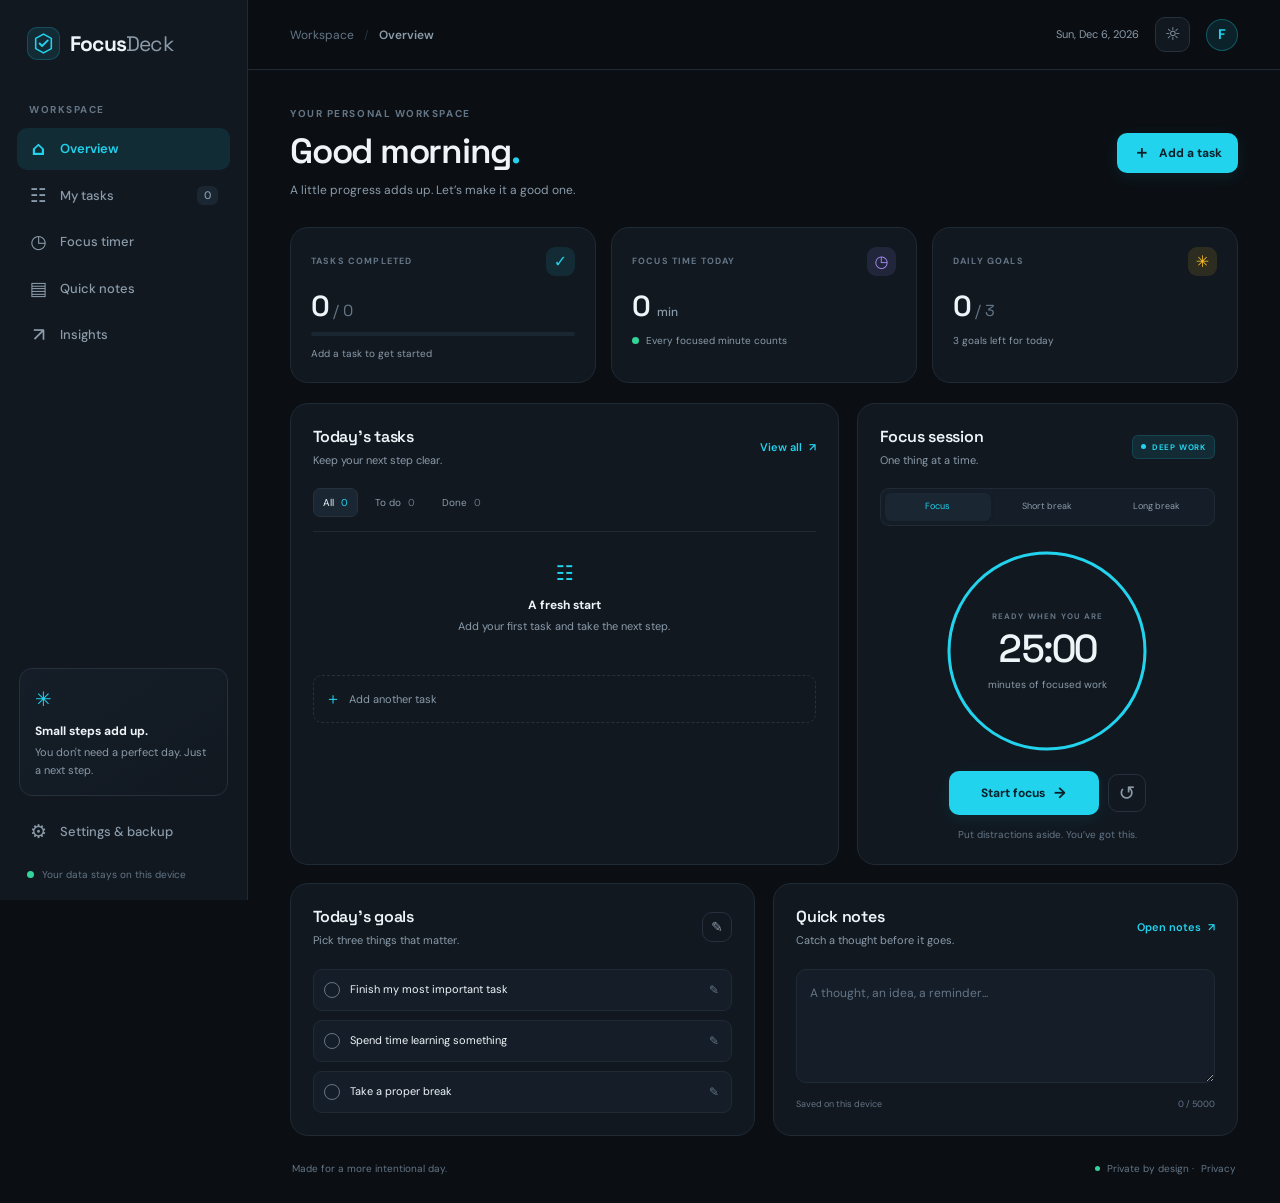
==== commit 545ccd66: "Add discovery metadata, due-date filters and recurring-task controls" ====
--- a/index.html
+++ b/index.html
@@ -4,7 +4,14 @@
   <meta charset="utf-8">
   <meta name="viewport" content="width=device-width, initial-scale=1">
   <meta name="theme-color" content="#0b0f14">
-  <meta name="description" content="A calm, focused workspace for planning your day, tracking tasks, and making time for deep work. Free, private, and simple.">
+  <meta name="description" content="Plan your day, manage recurring tasks, track focus sessions, and build better routines with FocusDeck — a free, private productivity workspace.">
+  <meta name="robots" content="index,follow">
+  <link rel="canonical" href="https://focusdeck-ekw.pages.dev/">
+  <meta property="og:type" content="website">
+  <meta property="og:title" content="FocusDeck — Make today count">
+  <meta property="og:description" content="A free, private workspace for daily planning, recurring tasks, focus sessions and quick notes.">
+  <meta property="og:url" content="https://focusdeck-ekw.pages.dev/">
+  <meta name="twitter:card" content="summary">
   <meta name="application-name" content="FocusDeck">
   <link rel="manifest" href="./manifest.webmanifest">
   <link rel="icon" href="./assets/focusdeck-icon.svg" type="image/svg+xml">
@@ -148,6 +155,7 @@
             <div class="tasks-toolbar">
               <div class="search-field"><span>⌕</span><input type="search" id="task-search" placeholder="Search your tasks..." aria-label="Search tasks"></div>
               <select id="task-status-filter" aria-label="Filter by status"><option value="all">All tasks</option><option value="open">To do</option><option value="done">Completed</option></select>
+              <select id="task-date-filter" aria-label="Filter by due date"><option value="all">Any due date</option><option value="today">Due today</option><option value="overdue">Overdue</option><option value="upcoming">Next 7 days</option><option value="undated">No due date</option></select>
               <select id="task-sort" aria-label="Sort tasks"><option value="priority">Priority first</option><option value="date">Due date</option><option value="created">Recently added</option></select>
             </div>
             <div class="full-task-list" id="full-task-list"></div>
@@ -196,6 +204,8 @@
         <label class="form-label" for="task-title">Task name</label><input class="form-input" id="task-title" name="title" maxlength="180" placeholder="What needs to get done?" required>
         <div class="form-two-col"><div><label class="form-label" for="task-priority">Priority</label><select class="form-input" id="task-priority"><option value="medium">Medium</option><option value="high">High</option><option value="low">Low</option></select></div><div><label class="form-label" for="task-category">Category</label><select class="form-input" id="task-category"><option>Personal</option><option>Work</option><option>Study</option><option>Health</option><option>Other</option></select></div></div>
         <label class="form-label" for="task-due-date">Due date</label><input class="form-input" type="date" id="task-due-date">
+        <label class="form-label" for="task-repeat">Repeat</label><select class="form-input" id="task-repeat"><option value="none">Does not repeat</option><option value="daily">Every day</option><option value="weekdays">Every weekday</option><option value="weekly">Every week</option><option value="monthly">Every month</option></select>
+        <p class="form-help">When you complete a repeating task, FocusDeck schedules its next occurrence automatically.</p>
         <div class="modal-actions"><button type="button" class="button button-secondary" id="task-cancel">Cancel</button><button type="submit" class="button button-primary" id="task-save">Save task <span>→</span></button></div>
       </form>
     </section>
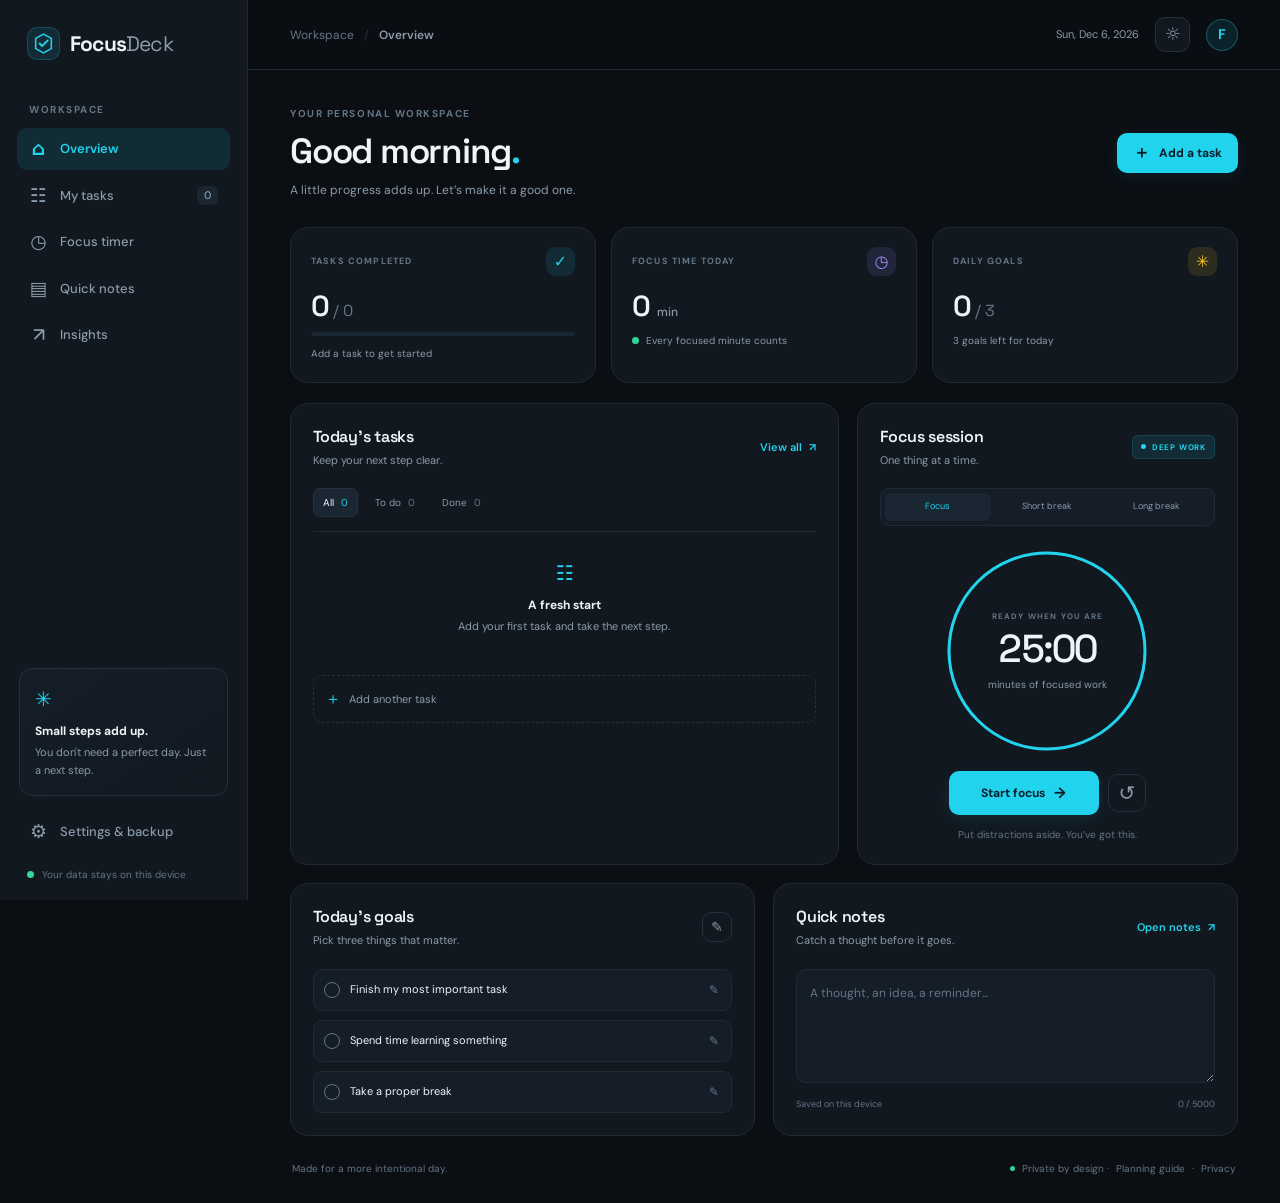
==== commit c29bb649: "Link daily planning guide from app" ====
--- a/index.html
+++ b/index.html
@@ -146,7 +146,7 @@
               <div class="note-footer"><span id="note-save-state">Saved on this device</span><span id="note-character-count">0 / 5000</span></div>
             </section>
           </div>
-          <footer class="page-footer"><span>Made for a more intentional day.</span><span><span class="footer-dot"></span> Private by design · <a href="./privacy.html">Privacy</a></span></footer>
+          <footer class="page-footer"><span>Made for a more intentional day.</span><span><span class="footer-dot"></span> Private by design · <a href="./planning-guide.html">Planning guide</a> · <a href="./privacy.html">Privacy</a></span></footer>
         </section>
 
         <section class="view" id="view-tasks" data-view-panel="tasks">
@@ -155,6 +155,7 @@
             <div class="tasks-toolbar">
               <div class="search-field"><span>⌕</span><input type="search" id="task-search" placeholder="Search your tasks..." aria-label="Search tasks"></div>
               <select id="task-status-filter" aria-label="Filter by status"><option value="all">All tasks</option><option value="open">To do</option><option value="done">Completed</option></select>
+              <select id="task-category-filter" aria-label="Filter by category"><option value="all">All categories</option><option value="Personal">Personal</option><option value="Work">Work</option><option value="Study">Study</option><option value="Health">Health</option><option value="Other">Other</option></select>
               <select id="task-date-filter" aria-label="Filter by due date"><option value="all">Any due date</option><option value="today">Due today</option><option value="overdue">Overdue</option><option value="upcoming">Next 7 days</option><option value="undated">No due date</option></select>
               <select id="task-sort" aria-label="Sort tasks"><option value="priority">Priority first</option><option value="date">Due date</option><option value="created">Recently added</option></select>
             </div>
@@ -190,7 +191,7 @@
 
         <section class="view" id="view-settings" data-view-panel="settings">
           <div class="page-heading-row"><div><p class="eyebrow">YOUR WORKSPACE, YOUR WAY</p><h1>Settings & backup<span class="title-period">.</span></h1><p class="subtitle">Manage your preferences and keep your data safe.</p></div></div>
-          <section class="panel settings-panel"><div class="settings-section"><div><h2>Appearance</h2><p>Choose the look that feels right for you.</p></div><div class="setting-control"><span>Color theme</span><button class="button button-secondary" id="settings-theme-toggle">Switch theme</button></div></div><div class="settings-section"><div><h2>Data & privacy</h2><p>Your information is stored locally in this browser. FocusDeck does not send your tasks or notes to a server.</p></div><div class="settings-actions"><button class="button button-secondary" id="export-data">↓ Export backup</button><label class="button button-secondary file-label">↑ Import backup<input type="file" id="import-data" accept="application/json,.json" hidden></label></div><p class="settings-help">Export a backup before clearing browser data or switching devices. Imported data replaces the current FocusDeck data.</p></div><div class="settings-section danger-zone"><div><h2>Reset workspace</h2><p>Remove your saved tasks, notes, goals and activity from this browser.</p></div><button class="button button-danger" id="reset-data">Reset all data</button></div><div class="settings-version">FocusDeck · Version 1.0 · Free and private by design</div></section>
+          <section class="panel settings-panel"><div class="settings-section"><div><h2>Appearance</h2><p>Choose the look that feels right for you.</p></div><div class="setting-control"><span>Color theme</span><button class="button button-secondary" id="settings-theme-toggle">Switch theme</button></div></div><div class="settings-section"><div><h2>Data & privacy</h2><p>Your information is stored locally in this browser. FocusDeck does not send your tasks or notes to a server.</p></div><div class="settings-actions"><button class="button button-secondary" id="export-data">↓ Export backup</button><label class="button button-secondary file-label">↑ Import backup<input type="file" id="import-data" accept="application/json,.json" hidden></label></div><p class="settings-help">Export a backup before clearing browser data or switching devices. Imported data replaces the current FocusDeck data.</p></div><div class="settings-section danger-zone"><div><h2>Reset workspace</h2><p>Remove your saved tasks, notes, goals and activity from this browser.</p></div><button class="button button-danger" id="reset-data">Reset all data</button></div><div class="settings-version">FocusDeck · Version 1.2 · Free and private by design</div></section>
         </section>
       </div>
     </main>
@@ -202,7 +203,8 @@
       <form id="task-form">
         <input type="hidden" id="task-id">
         <label class="form-label" for="task-title">Task name</label><input class="form-input" id="task-title" name="title" maxlength="180" placeholder="What needs to get done?" required>
-        <div class="form-two-col"><div><label class="form-label" for="task-priority">Priority</label><select class="form-input" id="task-priority"><option value="medium">Medium</option><option value="high">High</option><option value="low">Low</option></select></div><div><label class="form-label" for="task-category">Category</label><select class="form-input" id="task-category"><option>Personal</option><option>Work</option><option>Study</option><option>Health</option><option>Other</option></select></div></div>
+        <label class="form-label" for="task-description">Details <span class="optional-label">· optional</span></label><textarea class="form-input task-description-input" id="task-description" maxlength="1000" rows="3" placeholder="Add context, a checklist idea, or the next step…"></textarea>
+        <div class="form-two-col"><div><label class="form-label" for="task-priority">Priority</label><select class="form-input" id="task-priority"><option value="medium">Medium</option><option value="high">High</option><option value="low">Low</option></select></div><div><label class="form-label" for="task-category">Category</label><input class="form-input" id="task-category" list="category-suggestions" maxlength="50" value="Personal" placeholder="e.g. Personal"><datalist id="category-suggestions"><option value="Personal"></option><option value="Work"></option><option value="Study"></option><option value="Health"></option><option value="Other"></option></datalist></div></div>
         <label class="form-label" for="task-due-date">Due date</label><input class="form-input" type="date" id="task-due-date">
         <label class="form-label" for="task-repeat">Repeat</label><select class="form-input" id="task-repeat"><option value="none">Does not repeat</option><option value="daily">Every day</option><option value="weekdays">Every weekday</option><option value="weekly">Every week</option><option value="monthly">Every month</option></select>
         <p class="form-help">When you complete a repeating task, FocusDeck schedules its next occurrence automatically.</p>
--- a/styles.css
+++ b/styles.css
@@ -8,3 +8,12 @@
 @media(max-width:680px){.topbar{height:61px;padding:0 15px}.topbar-actions{gap:9px}.today-label{display:none}.content-wrap{padding:24px 14px 16px}.welcome-row,.page-heading-row{align-items:flex-start;margin-bottom:22px;gap:12px}.welcome-row h1,.page-heading-row h1{font-size:28px}.welcome-row .button{padding:9px 10px;font-size:10px;margin-top:8px}.welcome-row .button-plus{display:none}.subtitle{font-size:11px;line-height:1.6}.stat-grid{grid-template-columns:1fr 1fr;gap:10px;margin-bottom:13px}.stat-card{padding:14px;border-radius:14px}.stat-card:last-child:nth-child(odd){grid-column:1/-1}.stat-label{font-size:8px;letter-spacing:.8px}.stat-icon{width:26px;height:26px}.stat-value{font-size:25px;margin:9px 0 5px}.stat-foot{font-size:9px}.dashboard-grid,.lower-grid{grid-template-columns:1fr;gap:13px;margin-bottom:13px}.panel{padding:17px;border-radius:15px}.panel-heading{margin-bottom:15px}.panel-heading h2{font-size:15px}.focus-panel{padding-bottom:20px}.timer-wrap{width:210px}.task-actions{opacity:1}.page-footer{padding-top:19px;font-size:9px}.page-heading-row .button{font-size:10px;padding:9px}.tasks-toolbar{flex-wrap:wrap;padding:12px}.search-field{flex-basis:100%}.tasks-toolbar select{flex:1;width:0}.full-task-list{padding:0 12px}.focus-page-panel{grid-template-columns:1fr;padding:22px 16px}.focus-page-copy{text-align:center}.focus-page-copy h2{font-size:31px;margin:13px 0 7px}.focus-page-copy p{margin:0 auto 16px}.focus-page-timer{max-width:360px}.large-ring{width:245px;margin:17px auto}.focus-stats{grid-template-columns:1fr 1fr}.activity-chart{gap:5px}.activity-bar-track{width:min(28px,100%)}.settings-panel{padding:0 16px}.danger-zone{align-items:flex-start;flex-direction:column}.setting-control{align-items:flex-start;flex-direction:column}.form-two-col{grid-template-columns:1fr 1fr}.modal{padding:20px}.toast-region{right:12px;bottom:12px}.topbar .breadcrumb{font-size:11px}.brand{margin-bottom:32px}}
 @media(max-width:380px){.welcome-row h1,.page-heading-row h1{font-size:25px}.welcome-row .button{max-width:105px;white-space:normal}.stat-card{padding:11px}.stat-value{font-size:22px}.timer-mode{font-size:8px}.timer-center strong{font-size:35px}.panel{padding:14px}.focus-page-panel{padding:18px 12px}.form-two-col{grid-template-columns:1fr}}
 @media(prefers-reduced-motion:reduce){*,*::before,*::after{scroll-behavior:auto!important;animation-duration:.01ms!important;animation-iteration-count:1!important;transition-duration:.01ms!important}}
+
+
+/* FocusDeck v1.1 — recurring-task and toolbar refinements */
+.tasks-toolbar{display:grid}
+.task-repeat{display:inline-flex;align-items:center;gap:4px;padding:1px 6px;border:1px solid rgba(34,211,238,.18);border-radius:5px;background:var(--cyan-wash);color:var(--cyan);font-size:9px;font-weight:600;white-space:nowrap}.form-help{margin:8px 0 0;color:var(--muted);font-size:11px;line-height:1.6}.tasks-toolbar{grid-template-columns:minmax(160px,1.7fr) repeat(4,minmax(100px,1fr))}@media(max-width:1050px){.tasks-toolbar{grid-template-columns:1fr 1fr}.tasks-toolbar .search-field{grid-column:1/-1}}@media(max-width:560px){.tasks-toolbar{grid-template-columns:1fr}.tasks-toolbar .search-field{grid-column:auto}}
+
+
+/* FocusDeck v1.2 — task details */
+.task-description{display:block;margin-top:4px;color:var(--muted);font-size:10px;line-height:1.55;white-space:pre-wrap;overflow-wrap:anywhere}.optional-label{color:var(--subtle);font-weight:400}.task-description-input{resize:vertical;min-height:78px;line-height:1.6}
